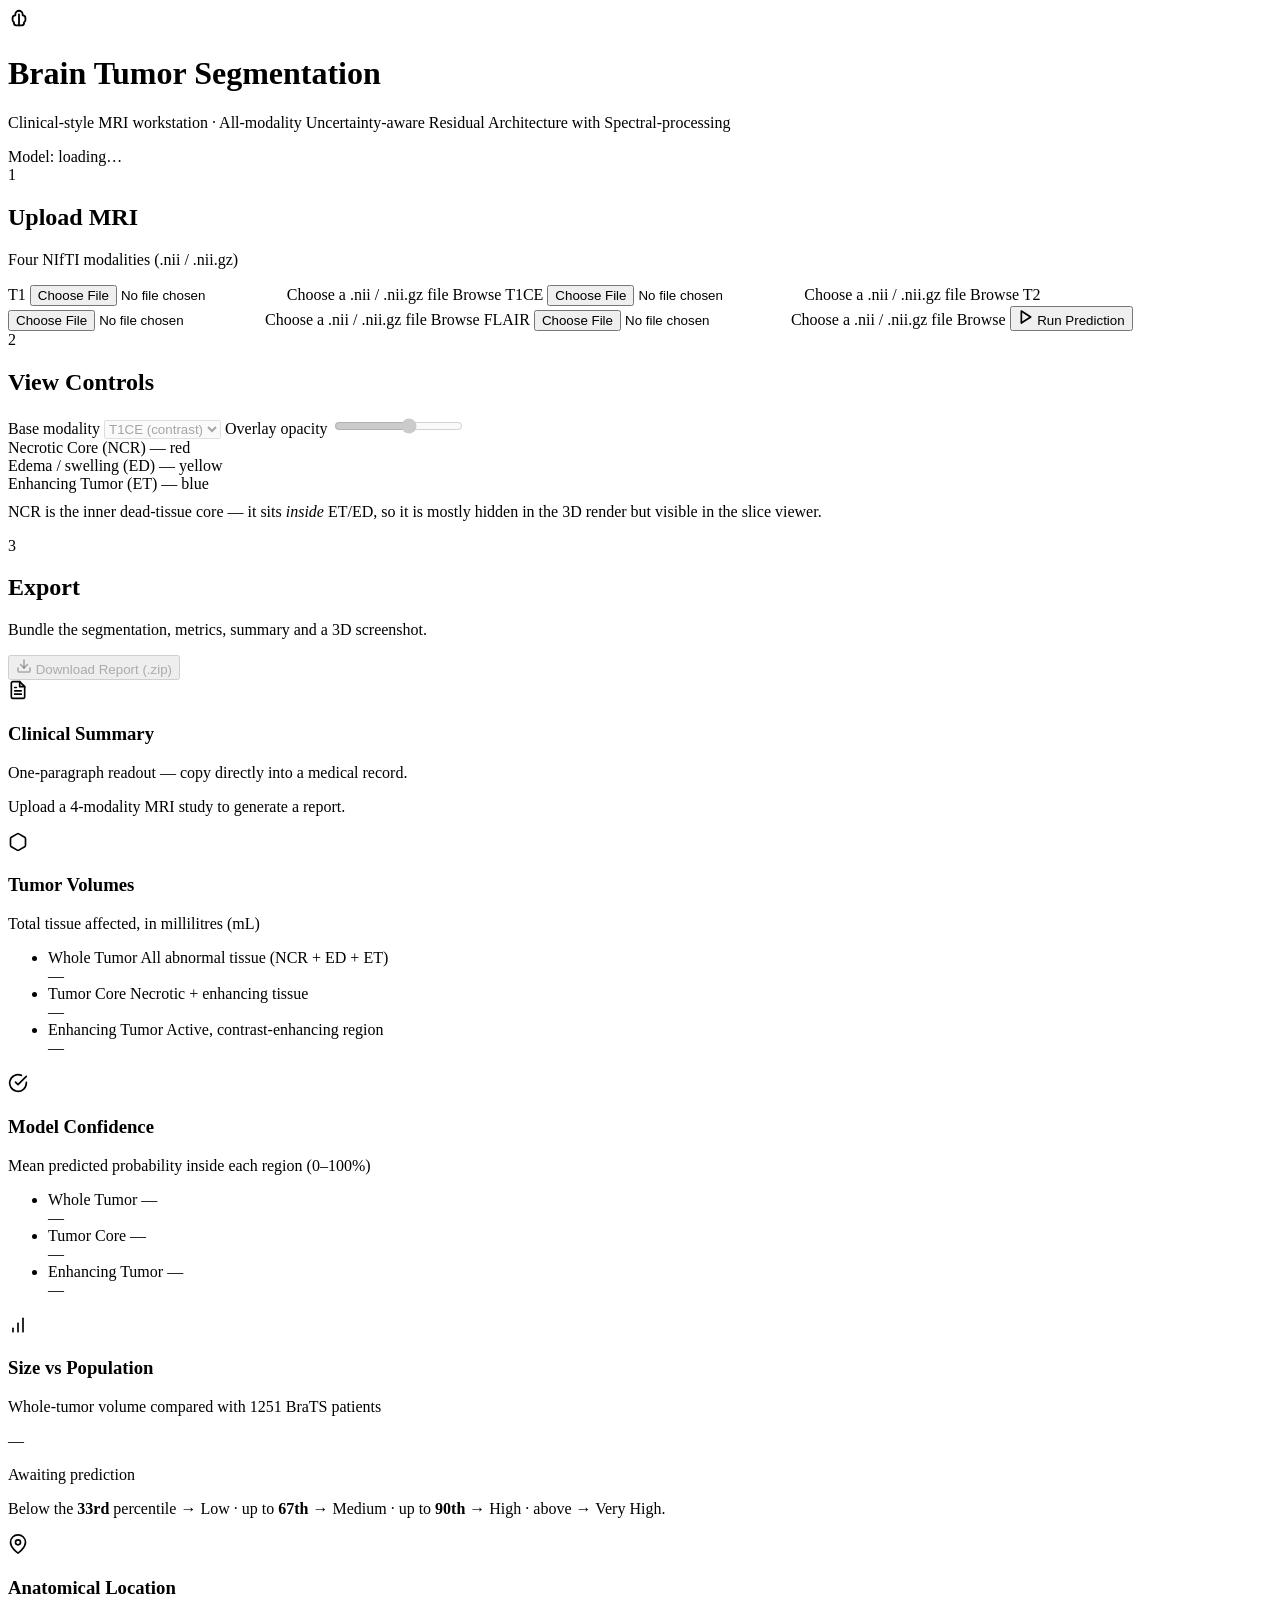
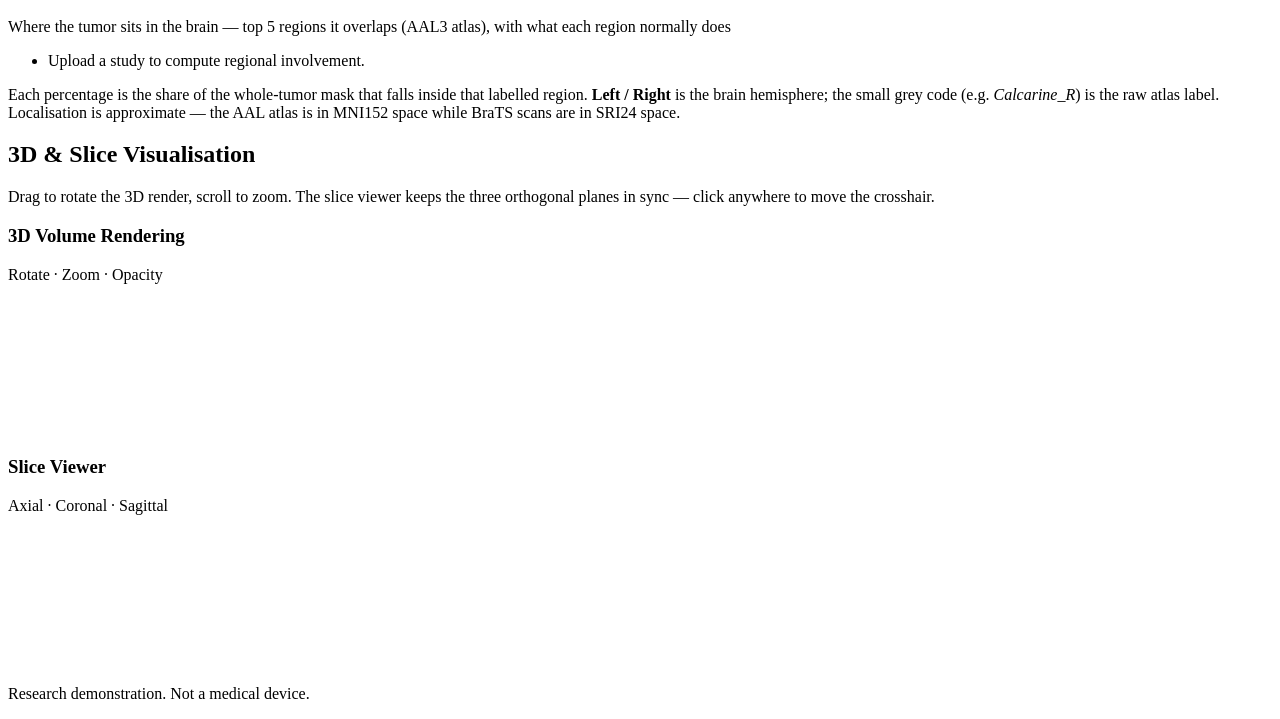
==== web/static/index.html @ b3e0d7ab "update" ====
<!DOCTYPE html>
<html lang="en">
<head>
<meta charset="utf-8" />
<title>Brain Tumor Segmentation Workstation</title>
<meta name="viewport" content="width=device-width, initial-scale=1" />
<link rel="preconnect" href="https://fonts.googleapis.com">
<link rel="preconnect" href="https://fonts.gstatic.com" crossorigin>
<link href="https://fonts.googleapis.com/css2?family=Inter:wght@400;500;600;700&family=JetBrains+Mono:wght@500&display=swap" rel="stylesheet">
<link rel="stylesheet" href="/static/styles.css" />
<script type="module" src="/static/app.js"></script>
</head>
<body>
<header class="topbar">
  <div class="brand">
    <div class="brand-logo" aria-hidden="true">
      <svg viewBox="0 0 24 24" width="22" height="22" fill="none" stroke="currentColor" stroke-width="2" stroke-linecap="round" stroke-linejoin="round">
        <path d="M12 3a4 4 0 0 0-4 4v1a3 3 0 0 0-3 3v2a3 3 0 0 0 1.5 2.6A3 3 0 0 0 9 19h6a3 3 0 0 0 2.5-3.4A3 3 0 0 0 19 13v-2a3 3 0 0 0-3-3V7a4 4 0 0 0-4-4z"/>
        <path d="M12 7v12"/>
      </svg>
    </div>
    <div class="brand-text">
      <h1>Brain Tumor Segmentation</h1>
      <p>Clinical-style MRI workstation · All-modality Uncertainty-aware Residual Architecture with Spectral-processing</p>
    </div>
  </div>
  <div class="model-badge" id="model-badge">Model: loading…</div>
</header>

<main class="layout">
  <aside class="sidebar">
    <section class="panel">
      <div class="panel-header">
        <span class="panel-num">1</span>
        <h2>Upload MRI</h2>
      </div>
      <p class="panel-hint">Four NIfTI modalities (.nii / .nii.gz)</p>
      <form id="upload-form">
        <label class="file-row">
          <span class="file-label">T1</span>
          <input type="file" name="t1" accept=".nii,.nii.gz" required />
          <span class="file-name">Choose a .nii / .nii.gz file</span>
          <span class="file-btn">Browse</span>
        </label>
        <label class="file-row">
          <span class="file-label">T1CE</span>
          <input type="file" name="t1ce" accept=".nii,.nii.gz" required />
          <span class="file-name">Choose a .nii / .nii.gz file</span>
          <span class="file-btn">Browse</span>
        </label>
        <label class="file-row">
          <span class="file-label">T2</span>
          <input type="file" name="t2" accept=".nii,.nii.gz" required />
          <span class="file-name">Choose a .nii / .nii.gz file</span>
          <span class="file-btn">Browse</span>
        </label>
        <label class="file-row">
          <span class="file-label">FLAIR</span>
          <input type="file" name="flair" accept=".nii,.nii.gz" required />
          <span class="file-name">Choose a .nii / .nii.gz file</span>
          <span class="file-btn">Browse</span>
        </label>
        <button type="submit" id="predict-btn" class="btn-primary">
          <svg viewBox="0 0 24 24" width="16" height="16" fill="none" stroke="currentColor" stroke-width="2.5" stroke-linecap="round" stroke-linejoin="round"><polygon points="5 3 19 12 5 21 5 3"/></svg>
          Run Prediction
        </button>
      </form>
      <div id="status" class="status"></div>
    </section>

    <section class="panel">
      <div class="panel-header">
        <span class="panel-num">2</span>
        <h2>View Controls</h2>
      </div>
      <label class="control">
        <span class="control-label">Base modality</span>
        <select id="modality-select" disabled>
          <option value="t1ce">T1CE (contrast)</option>
          <option value="t1">T1</option>
          <option value="t2">T2</option>
          <option value="flair">FLAIR</option>
        </select>
      </label>
      <label class="control">
        <span class="control-label">Overlay opacity</span>
        <input type="range" id="opacity" min="0" max="100" value="60" disabled />
      </label>
      <div class="legend">
        <div class="legend-item"><span class="sw ncr"></span><span>Necrotic Core (NCR) — red</span></div>
        <div class="legend-item"><span class="sw ed"></span><span>Edema / swelling (ED) — yellow</span></div>
        <div class="legend-item"><span class="sw et"></span><span>Enhancing Tumor (ET) — blue</span></div>
      </div>
      <p class="panel-hint" style="margin-top:10px">NCR is the inner dead-tissue core — it sits <em>inside</em> ET/ED, so it is mostly hidden in the 3D render but visible in the slice viewer.</p>
    </section>

    <section class="panel">
      <div class="panel-header">
        <span class="panel-num">3</span>
        <h2>Export</h2>
      </div>
      <p class="panel-hint">Bundle the segmentation, metrics, summary and a 3D screenshot.</p>
      <button id="download-btn" class="btn-secondary" disabled>
        <svg viewBox="0 0 24 24" width="16" height="16" fill="none" stroke="currentColor" stroke-width="2.5" stroke-linecap="round" stroke-linejoin="round"><path d="M21 15v4a2 2 0 0 1-2 2H5a2 2 0 0 1-2-2v-4"/><polyline points="7 10 12 15 17 10"/><line x1="12" y1="15" x2="12" y2="3"/></svg>
        Download Report (.zip)
      </button>
    </section>
  </aside>

  <section class="content">

    <!-- Summary first — judge-facing copy -->
    <div class="card card-summary">
      <div class="card-head-row">
        <div class="card-icon" style="--icon-bg:#eef6ff;--icon-fg:#2563eb">
          <svg viewBox="0 0 24 24" width="20" height="20" fill="none" stroke="currentColor" stroke-width="2" stroke-linecap="round" stroke-linejoin="round"><path d="M14 2H6a2 2 0 0 0-2 2v16a2 2 0 0 0 2 2h12a2 2 0 0 0 2-2V8z"/><polyline points="14 2 14 8 20 8"/><line x1="16" y1="13" x2="8" y2="13"/><line x1="16" y1="17" x2="8" y2="17"/><polyline points="10 9 9 9 8 9"/></svg>
        </div>
        <div>
          <h3>Clinical Summary</h3>
          <p class="card-sub">One-paragraph readout — copy directly into a medical record.</p>
        </div>
      </div>
      <p id="summary-text" class="summary-body muted">Upload a 4-modality MRI study to generate a report.</p>
    </div>

    <!-- Metrics grid -->
    <div class="metrics-grid">

      <!-- Volumes -->
      <div class="card">
        <div class="card-head-row">
          <div class="card-icon" style="--icon-bg:#eef6ff;--icon-fg:#2563eb">
            <svg viewBox="0 0 24 24" width="20" height="20" fill="none" stroke="currentColor" stroke-width="2" stroke-linecap="round" stroke-linejoin="round"><path d="M21 16V8a2 2 0 0 0-1-1.73l-7-4a2 2 0 0 0-2 0l-7 4A2 2 0 0 0 3 8v8a2 2 0 0 0 1 1.73l7 4a2 2 0 0 0 2 0l7-4A2 2 0 0 0 21 16z"/></svg>
          </div>
          <div>
            <h3>Tumor Volumes</h3>
            <p class="card-sub">Total tissue affected, in millilitres (mL)</p>
          </div>
        </div>
        <ul class="metric-list">
          <li>
            <div class="metric-text">
              <span class="metric-name">Whole Tumor</span>
              <span class="metric-desc">All abnormal tissue (NCR + ED + ET)</span>
            </div>
            <span class="metric-value" id="vol-wt">—</span>
          </li>
          <li>
            <div class="metric-text">
              <span class="metric-name">Tumor Core</span>
              <span class="metric-desc">Necrotic + enhancing tissue</span>
            </div>
            <span class="metric-value" id="vol-tc">—</span>
          </li>
          <li>
            <div class="metric-text">
              <span class="metric-name">Enhancing Tumor</span>
              <span class="metric-desc">Active, contrast-enhancing region</span>
            </div>
            <span class="metric-value" id="vol-et">—</span>
          </li>
        </ul>
      </div>

      <!-- Confidence -->
      <div class="card">
        <div class="card-head-row">
          <div class="card-icon" style="--icon-bg:#eefcf3;--icon-fg:#16a34a">
            <svg viewBox="0 0 24 24" width="20" height="20" fill="none" stroke="currentColor" stroke-width="2" stroke-linecap="round" stroke-linejoin="round"><path d="M22 11.08V12a10 10 0 1 1-5.93-9.14"/><polyline points="22 4 12 14.01 9 11.01"/></svg>
          </div>
          <div>
            <h3>Model Confidence</h3>
            <p class="card-sub">Mean predicted probability inside each region (0–100%)</p>
          </div>
        </div>
        <ul class="metric-list">
          <li>
            <div class="metric-text">
              <span class="metric-name">Whole Tumor</span>
              <span class="metric-desc" id="conf-wt-desc">—</span>
            </div>
            <span class="metric-value" id="conf-wt">—</span>
          </li>
          <li>
            <div class="metric-text">
              <span class="metric-name">Tumor Core</span>
              <span class="metric-desc" id="conf-tc-desc">—</span>
            </div>
            <span class="metric-value" id="conf-tc">—</span>
          </li>
          <li>
            <div class="metric-text">
              <span class="metric-name">Enhancing Tumor</span>
              <span class="metric-desc" id="conf-et-desc">—</span>
            </div>
            <span class="metric-value" id="conf-et">—</span>
          </li>
        </ul>
        <p id="conf-flag" class="flag"></p>
      </div>

      <!-- Risk vs population -->
      <div class="card">
        <div class="card-head-row">
          <div class="card-icon" style="--icon-bg:#fef3ef;--icon-fg:#ea580c">
            <svg viewBox="0 0 24 24" width="20" height="20" fill="none" stroke="currentColor" stroke-width="2" stroke-linecap="round" stroke-linejoin="round"><line x1="12" y1="20" x2="12" y2="10"/><line x1="18" y1="20" x2="18" y2="4"/><line x1="6" y1="20" x2="6" y2="16"/></svg>
          </div>
          <div>
            <h3>Size vs Population</h3>
            <p class="card-sub">Whole-tumor volume compared with 1251 BraTS patients</p>
          </div>
        </div>
        <div class="risk-area">
          <span class="risk-badge" id="risk-badge">—</span>
          <p class="risk-pct" id="risk-pct">Awaiting prediction</p>
        </div>
        <p class="card-explain">
          Below the <strong>33rd</strong> percentile → Low · up to <strong>67th</strong> → Medium · up to <strong>90th</strong> → High · above → Very High.
        </p>
      </div>

    </div>

    <!-- Anatomy — full width with plain-language descriptions -->
    <div class="card card-anatomy">
      <div class="card-head-row">
        <div class="card-icon" style="--icon-bg:#f4ecff;--icon-fg:#7c3aed">
          <svg viewBox="0 0 24 24" width="20" height="20" fill="none" stroke="currentColor" stroke-width="2" stroke-linecap="round" stroke-linejoin="round"><path d="M21 10c0 7-9 13-9 13s-9-6-9-13a9 9 0 0 1 18 0z"/><circle cx="12" cy="10" r="3"/></svg>
        </div>
        <div>
          <h3>Anatomical Location</h3>
          <p class="card-sub">Where the tumor sits in the brain — top 5 regions it overlaps (AAL3 atlas), with what each region normally does</p>
        </div>
      </div>
      <ul id="anatomy-list" class="anatomy-list">
        <li class="muted">Upload a study to compute regional involvement.</li>
      </ul>
      <p class="card-explain">
        Each percentage is the share of the whole-tumor mask that falls inside that labelled region. <strong>Left / Right</strong> is the brain hemisphere; the small grey code (e.g. <em>Calcarine_R</em>) is the raw atlas label. Localisation is approximate — the AAL atlas is in MNI152 space while BraTS scans are in SRI24 space.
      </p>
    </div>

    <!-- Viewers below -->
    <div class="viewers-section">
      <div class="section-head">
        <h2>3D &amp; Slice Visualisation</h2>
        <p>Drag to rotate the 3D render, scroll to zoom. The slice viewer keeps the three orthogonal planes in sync — click anywhere to move the crosshair.</p>
      </div>
      <div class="viewers">
        <div class="viewer-card">
          <div class="viewer-head">
            <h3>3D Volume Rendering</h3>
            <span class="viewer-tag">Rotate · Zoom · Opacity</span>
          </div>
          <canvas id="nv3d-canvas"></canvas>
        </div>
        <div class="viewer-card">
          <div class="viewer-head">
            <h3>Slice Viewer</h3>
            <span class="viewer-tag">Axial · Coronal · Sagittal</span>
          </div>
          <canvas id="nvmpr-canvas"></canvas>
        </div>
      </div>
    </div>

    <footer class="pagefoot">
      <p>Research demonstration. Not a medical device.</p>
    </footer>
  </section>
</main>
</body>
</html>
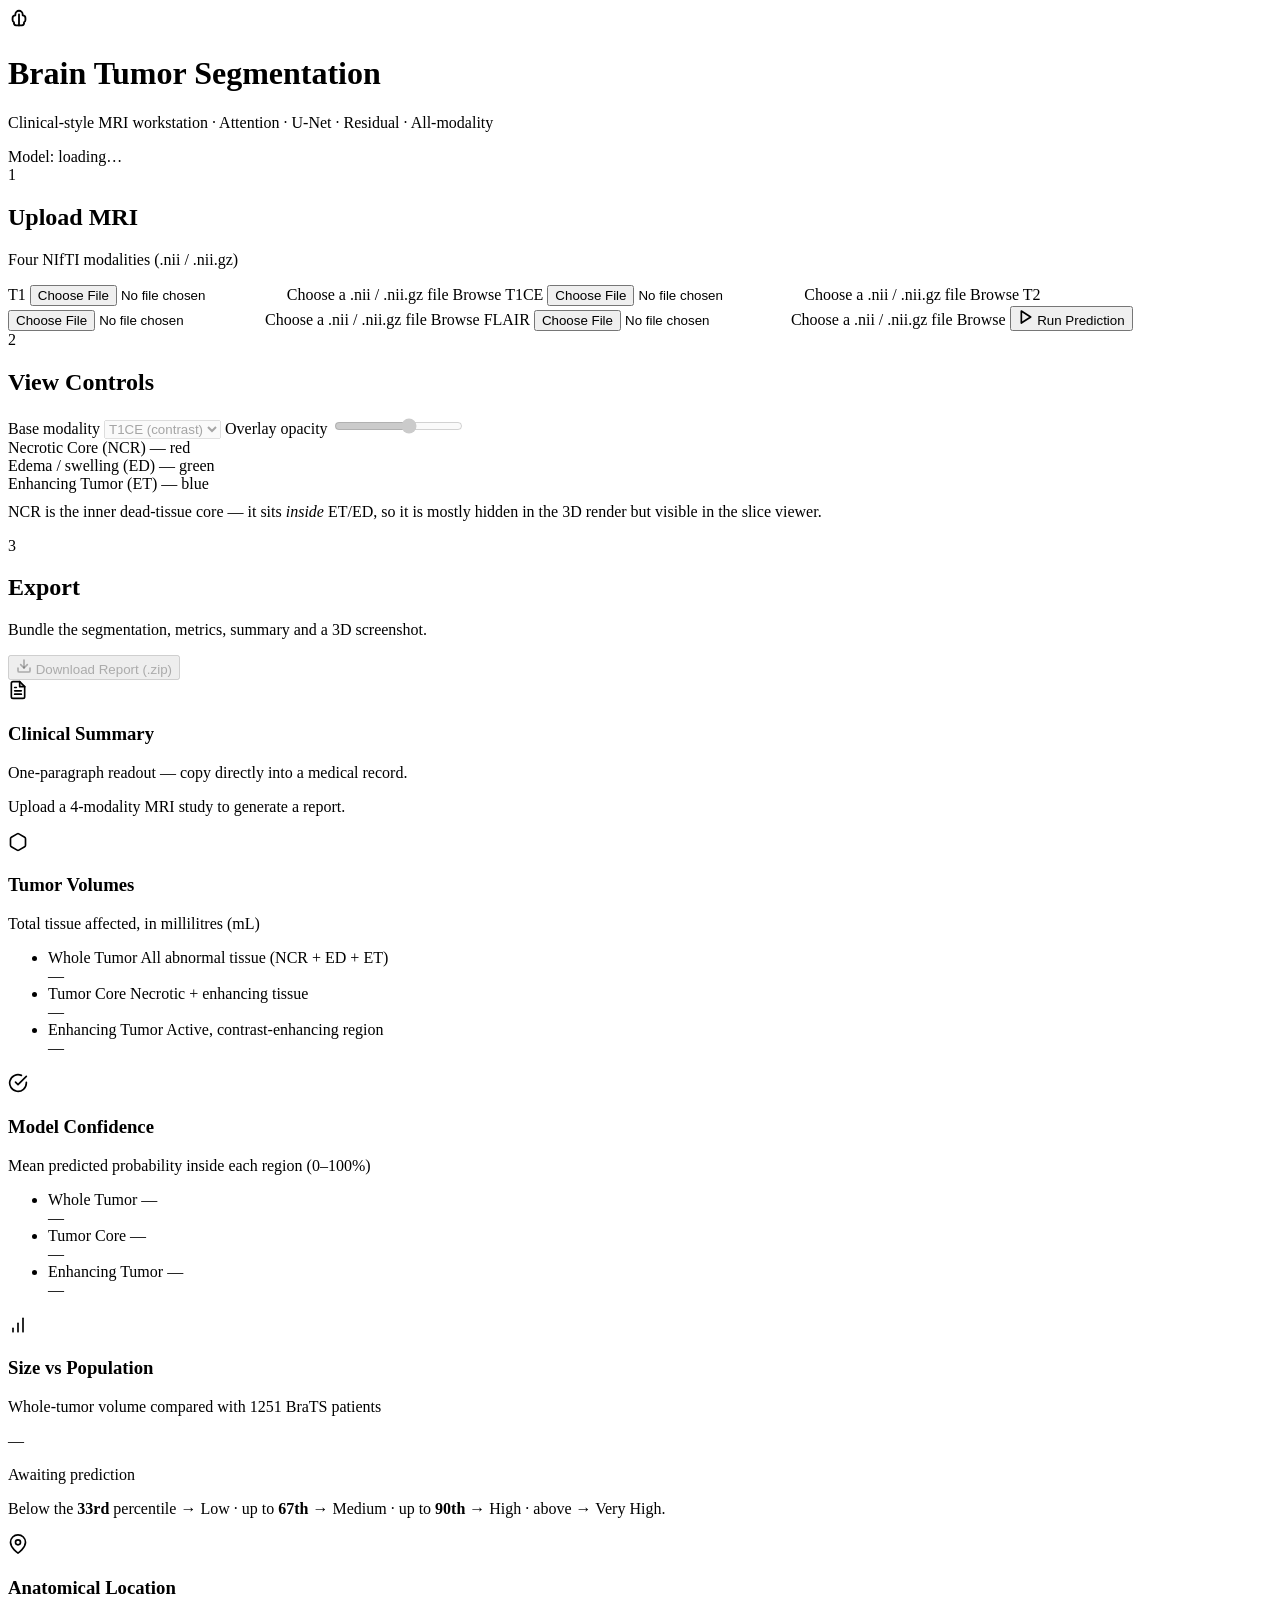
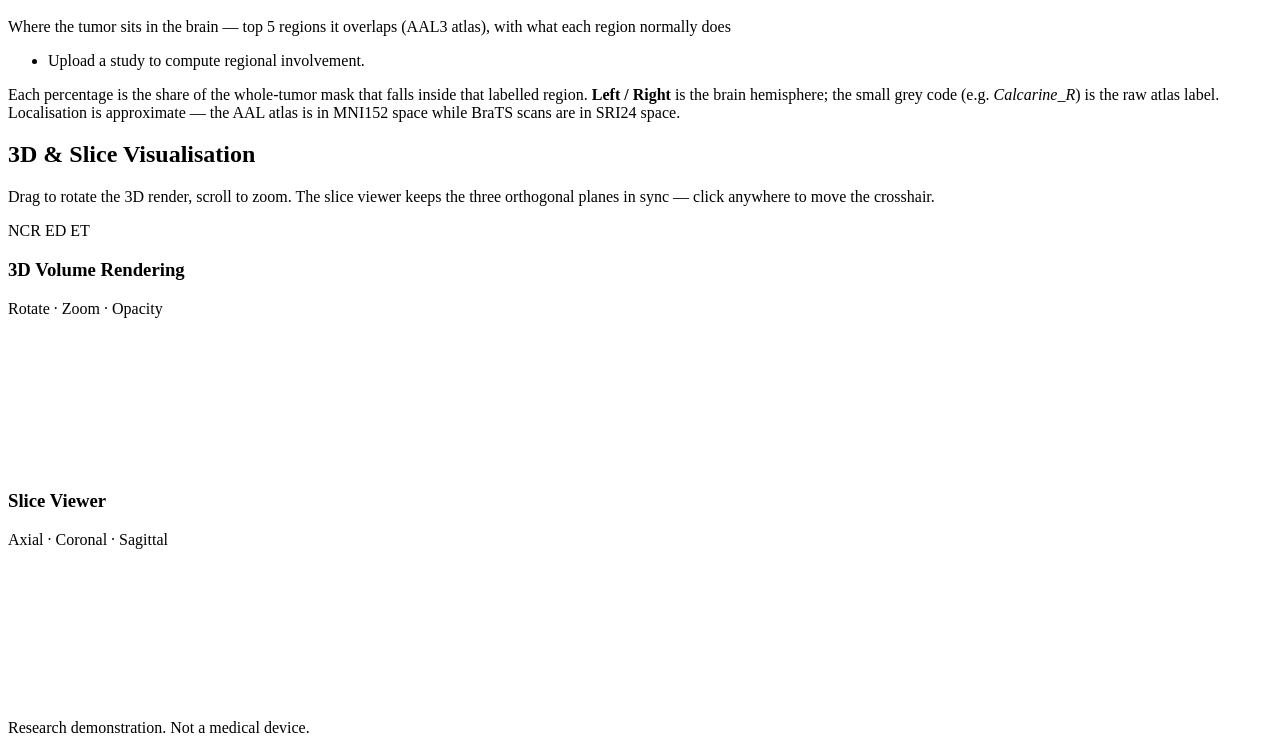
==== commit f3a590d9: "update" ====
--- a/web/static/index.html
+++ b/web/static/index.html
@@ -21,7 +21,7 @@
     </div>
     <div class="brand-text">
       <h1>Brain Tumor Segmentation</h1>
-      <p>Clinical-style MRI workstation · All-modality Uncertainty-aware Residual Architecture with Spectral-processing</p>
+      <p>Clinical-style MRI workstation · Attention · U-Net · Residual · All-modality</p>
     </div>
   </div>
   <div class="model-badge" id="model-badge">Model: loading…</div>
@@ -88,7 +88,7 @@
       </label>
       <div class="legend">
         <div class="legend-item"><span class="sw ncr"></span><span>Necrotic Core (NCR) — red</span></div>
-        <div class="legend-item"><span class="sw ed"></span><span>Edema / swelling (ED) — yellow</span></div>
+        <div class="legend-item"><span class="sw ed"></span><span>Edema / swelling (ED) — green</span></div>
         <div class="legend-item"><span class="sw et"></span><span>Enhancing Tumor (ET) — blue</span></div>
       </div>
       <p class="panel-hint" style="margin-top:10px">NCR is the inner dead-tissue core — it sits <em>inside</em> ET/ED, so it is mostly hidden in the 3D render but visible in the slice viewer.</p>
@@ -245,6 +245,11 @@
       <div class="section-head">
         <h2>3D &amp; Slice Visualisation</h2>
         <p>Drag to rotate the 3D render, scroll to zoom. The slice viewer keeps the three orthogonal planes in sync — click anywhere to move the crosshair.</p>
+        <div class="viewer-legend">
+          <span class="vl-item"><span class="vl-sw ncr"></span>NCR</span>
+          <span class="vl-item"><span class="vl-sw ed"></span>ED</span>
+          <span class="vl-item"><span class="vl-sw et"></span>ET</span>
+        </div>
       </div>
       <div class="viewers">
         <div class="viewer-card">
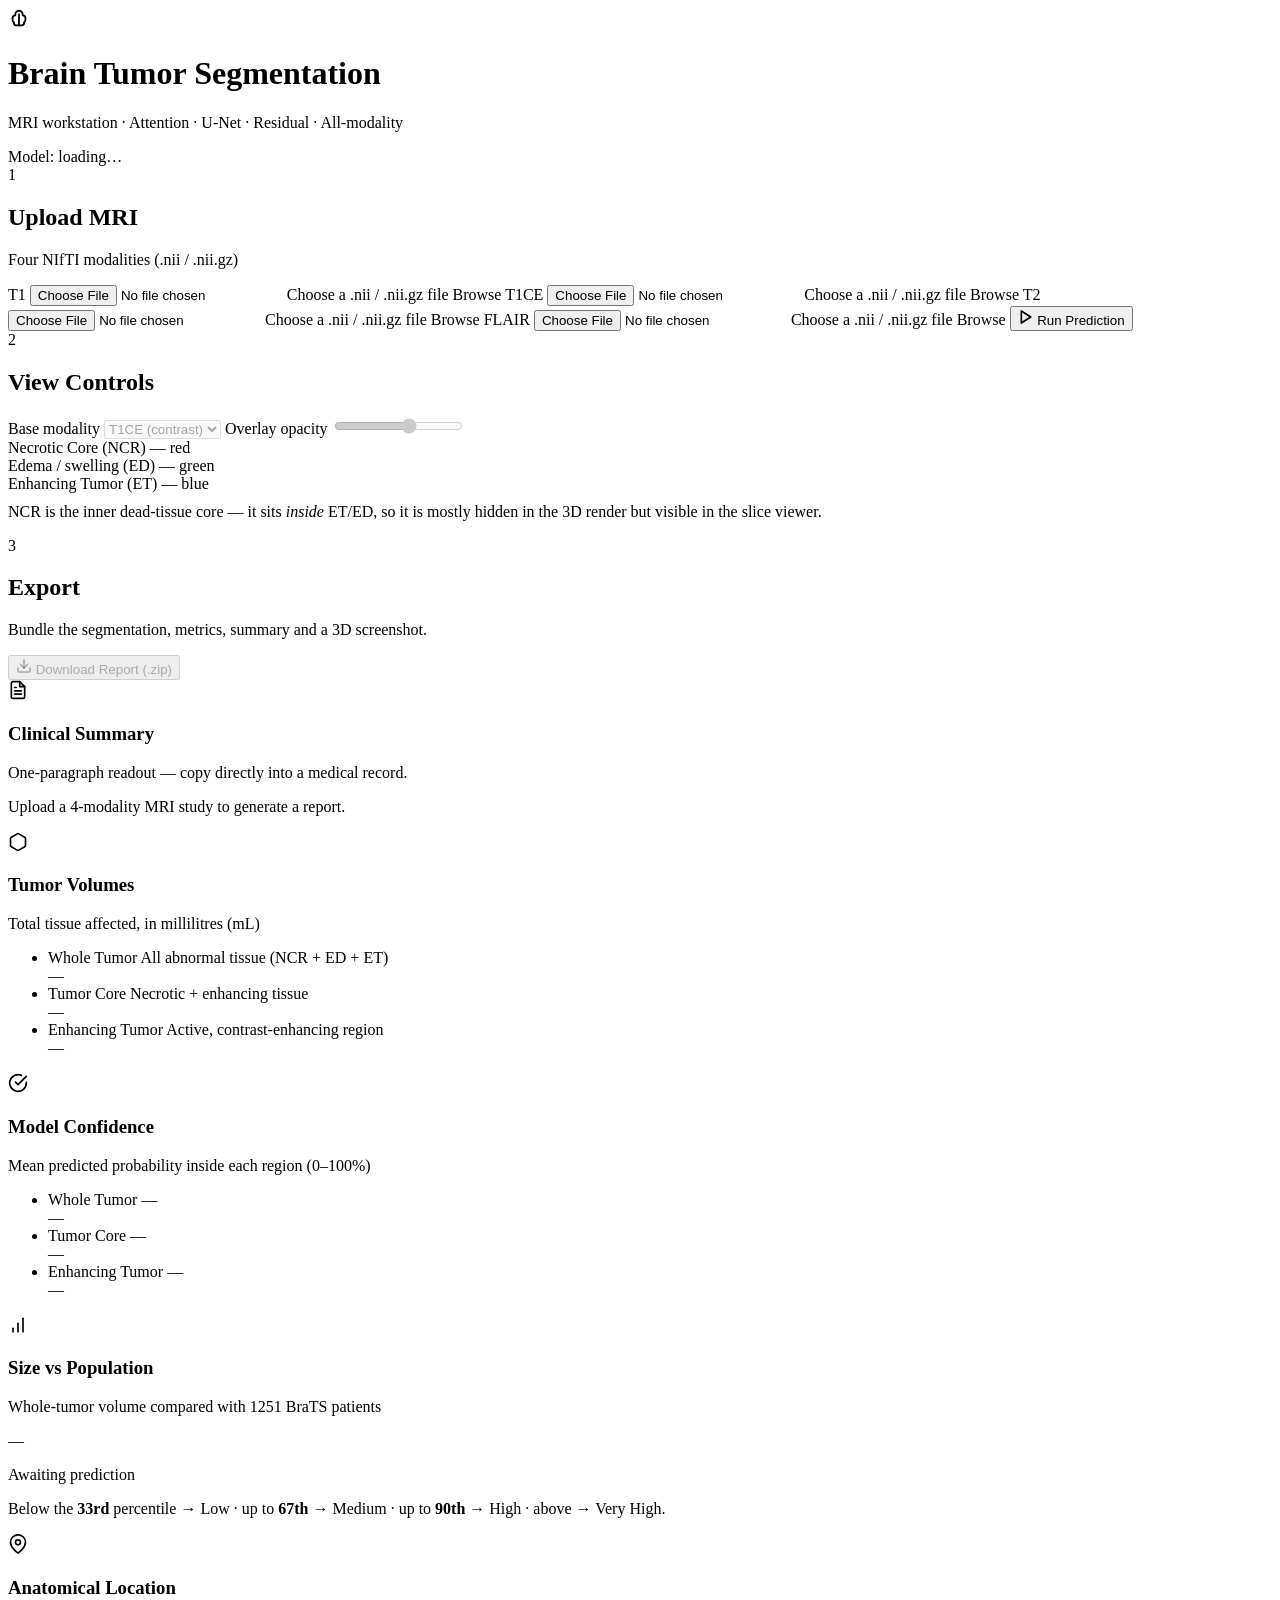
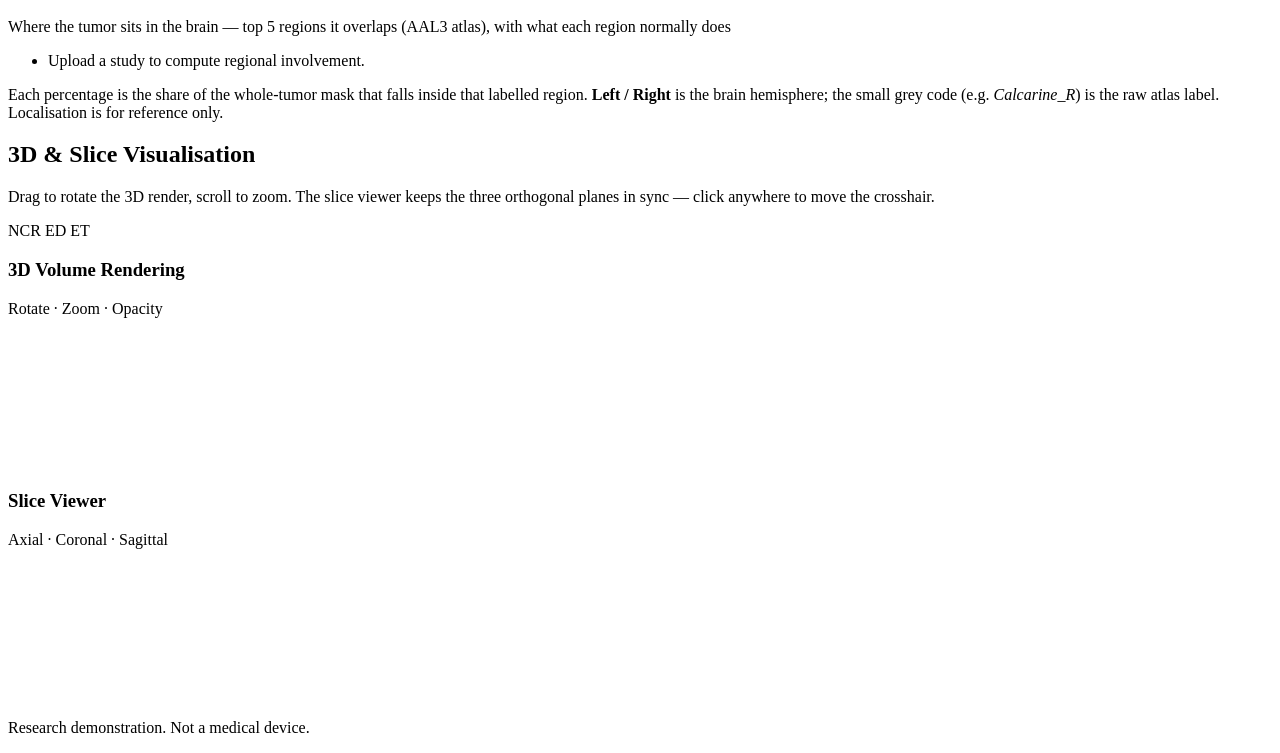
==== commit 3d7fad1f: "update" ====
--- a/web/static/index.html
+++ b/web/static/index.html
@@ -21,7 +21,7 @@
     </div>
     <div class="brand-text">
       <h1>Brain Tumor Segmentation</h1>
-      <p>Clinical-style MRI workstation · Attention · U-Net · Residual · All-modality</p>
+      <p>MRI workstation · Attention · U-Net · Residual · All-modality</p>
     </div>
   </div>
   <div class="model-badge" id="model-badge">Model: loading…</div>
@@ -236,7 +236,7 @@
         <li class="muted">Upload a study to compute regional involvement.</li>
       </ul>
       <p class="card-explain">
-        Each percentage is the share of the whole-tumor mask that falls inside that labelled region. <strong>Left / Right</strong> is the brain hemisphere; the small grey code (e.g. <em>Calcarine_R</em>) is the raw atlas label. Localisation is approximate — the AAL atlas is in MNI152 space while BraTS scans are in SRI24 space.
+        Each percentage is the share of the whole-tumor mask that falls inside that labelled region. <strong>Left / Right</strong> is the brain hemisphere; the small grey code (e.g. <em>Calcarine_R</em>) is the raw atlas label. Localisation is for reference only.
       </p>
     </div>
 
@@ -267,6 +267,25 @@
           <canvas id="nvmpr-canvas"></canvas>
         </div>
       </div>
+
+      <!-- Uncertainty map — hidden until MC-Dropout finishes -->
+      <div id="uncertainty-section" class="uncertainty-section" style="display:none">
+        <div class="unc-header">
+          <div>
+            <h3 style="font-size:18px;font-weight:700">Predictive Uncertainty</h3>
+            <p class="panel-hint" style="margin:3px 0 0">MC Dropout (T=10) — predictive entropy per voxel. Bright = high uncertainty. Scroll to change slice.</p>
+          </div>
+          <span id="uncertainty-badge" class="unc-badge computing">Computing…</span>
+        </div>
+        <div class="viewer-card" style="margin-top:0">
+          <canvas id="nvunc-canvas"></canvas>
+          <div class="unc-colorbar">
+            <span class="unc-cb-label">Low</span>
+            <div class="unc-cb-gradient"></div>
+            <span class="unc-cb-label">High</span>
+          </div>
+        </div>
+      </div>
     </div>
 
     <footer class="pagefoot">
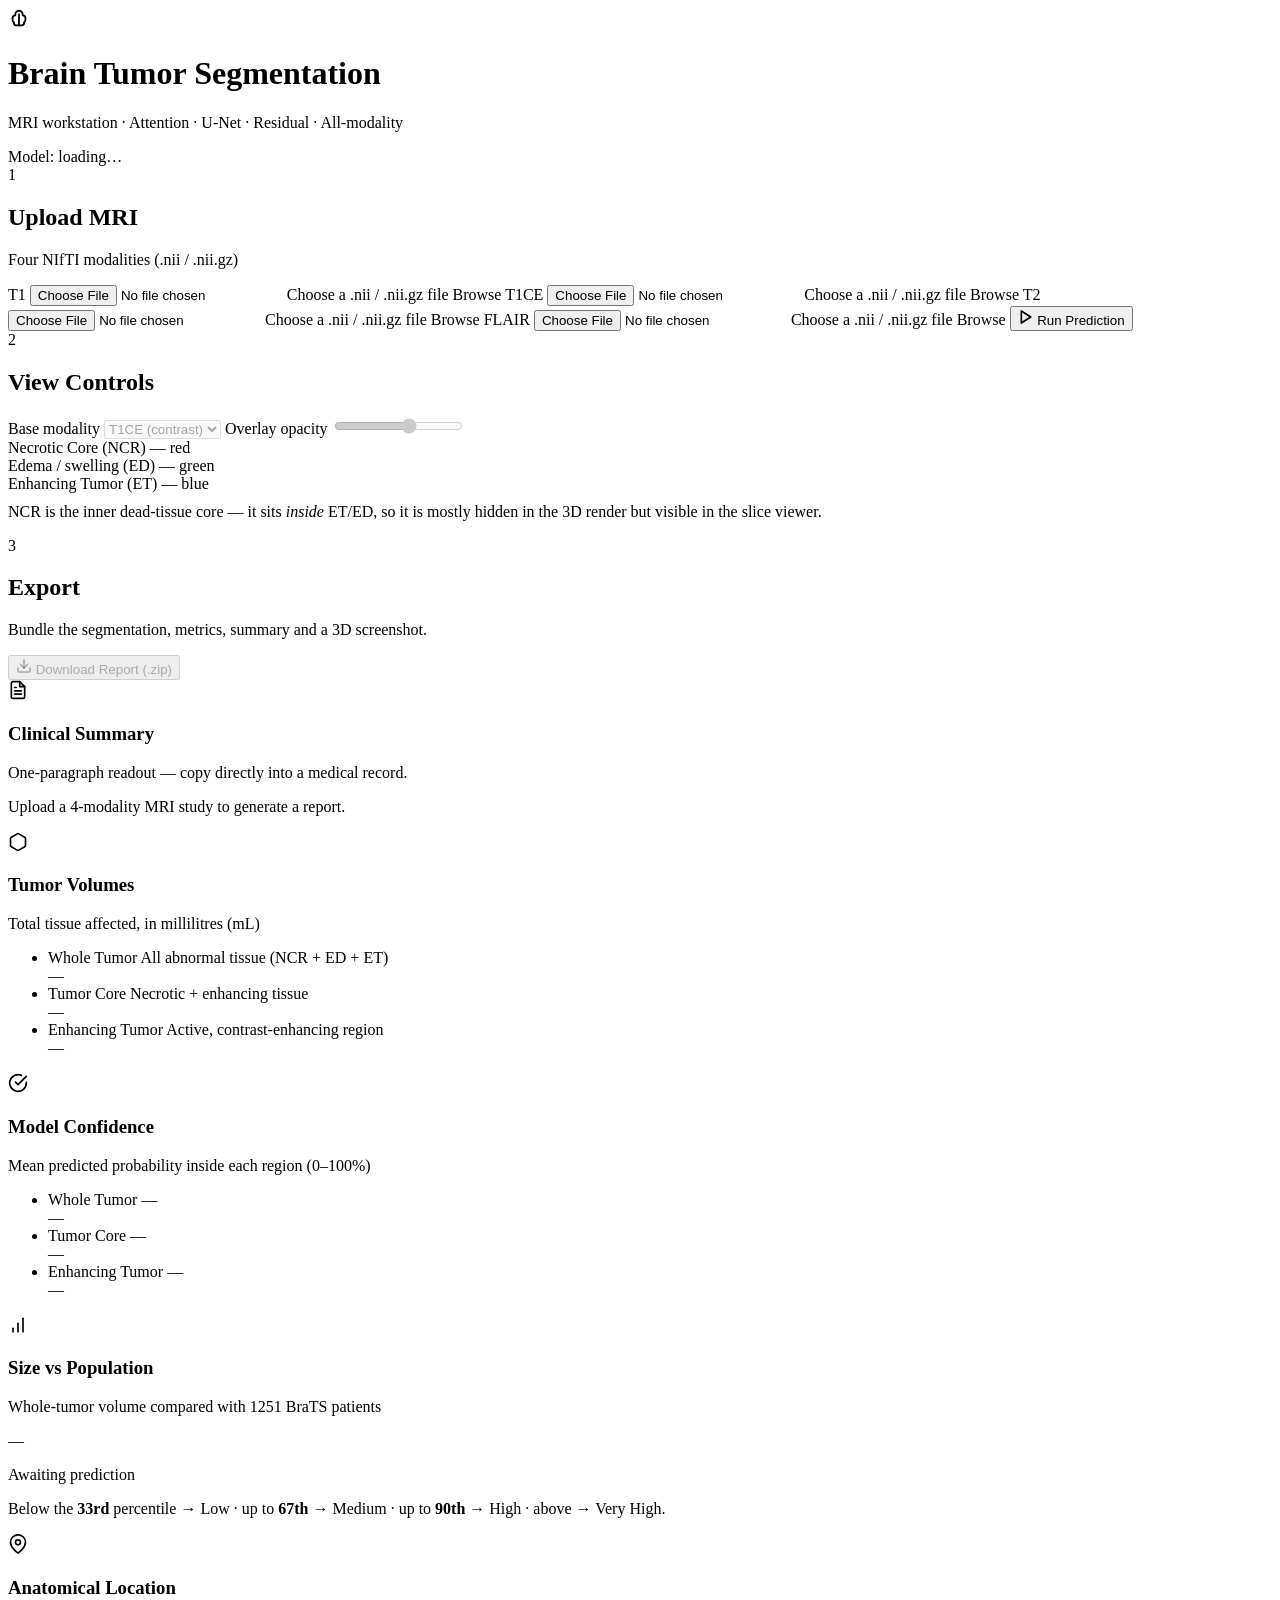
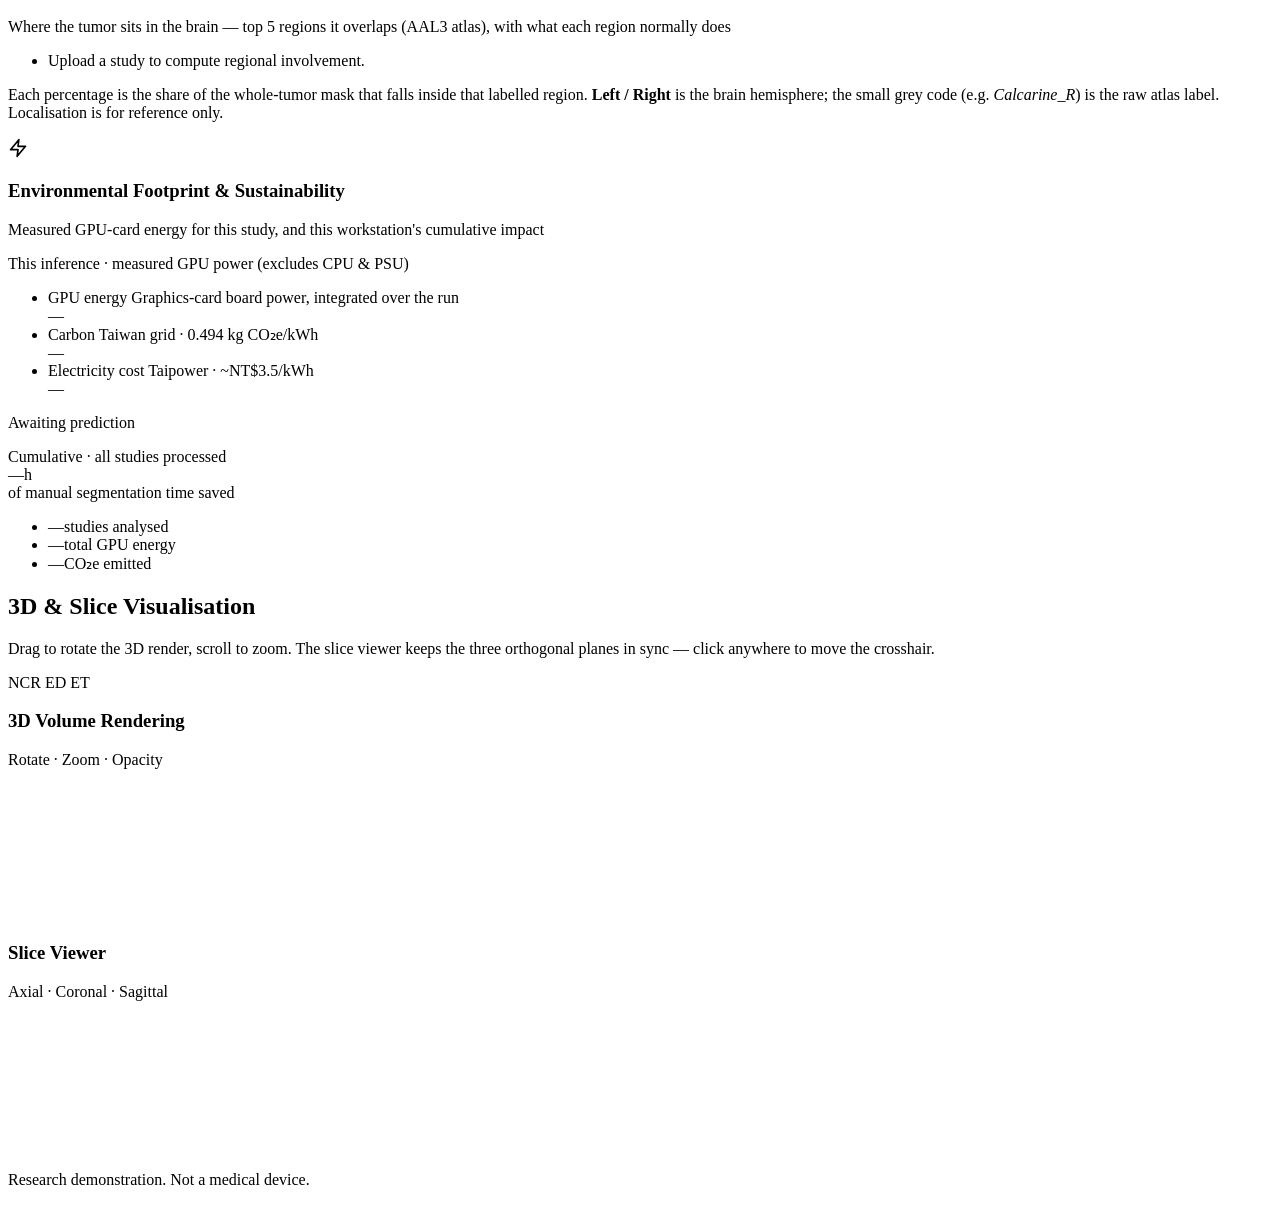
==== commit de456e2f: "update" ====
--- a/web/static/index.html
+++ b/web/static/index.html
@@ -105,6 +105,7 @@
         Download Report (.zip)
       </button>
     </section>
+
   </aside>
 
   <section class="content">
@@ -238,6 +239,62 @@
       <p class="card-explain">
         Each percentage is the share of the whole-tumor mask that falls inside that labelled region. <strong>Left / Right</strong> is the brain hemisphere; the small grey code (e.g. <em>Calcarine_R</em>) is the raw atlas label. Localisation is for reference only.
       </p>
+    </div>
+
+    <!-- Environmental footprint & sustainability — full width, combined -->
+    <div class="card card-eco">
+      <div class="card-head-row">
+        <div class="card-icon" style="--icon-bg:#ecfdf5;--icon-fg:#059669">
+          <svg viewBox="0 0 24 24" width="20" height="20" fill="none" stroke="currentColor" stroke-width="2" stroke-linecap="round" stroke-linejoin="round"><polygon points="13 2 3 14 12 14 11 22 21 10 12 10 13 2"/></svg>
+        </div>
+        <div>
+          <h3>Environmental Footprint &amp; Sustainability</h3>
+          <p class="card-sub">Measured GPU-card energy for this study, and this workstation's cumulative impact</p>
+        </div>
+      </div>
+      <div class="eco-split">
+        <div class="eco-col">
+          <div class="eco-col-head">This inference · measured GPU power (excludes CPU &amp; PSU)</div>
+          <ul class="metric-list">
+            <li>
+              <div class="metric-text">
+                <span class="metric-name">GPU energy</span>
+                <span class="metric-desc">Graphics-card board power, integrated over the run</span>
+              </div>
+              <span class="metric-value" id="en-energy">—</span>
+            </li>
+            <li>
+              <div class="metric-text">
+                <span class="metric-name">Carbon</span>
+                <span class="metric-desc">Taiwan grid · 0.494 kg CO₂e/kWh</span>
+              </div>
+              <span class="metric-value" id="en-co2">—</span>
+            </li>
+            <li>
+              <div class="metric-text">
+                <span class="metric-name">Electricity cost</span>
+                <span class="metric-desc">Taipower · ~NT$3.5/kWh</span>
+              </div>
+              <span class="metric-value" id="en-cost">—</span>
+            </li>
+          </ul>
+          <p id="en-method" class="card-explain">Awaiting prediction</p>
+          <p id="en-scale" class="flag eco"></p>
+        </div>
+        <div class="eco-col">
+          <div class="eco-col-head">Cumulative · all studies processed</div>
+          <div class="eco-hero">
+            <div class="eco-hero-num"><span id="stat-hours">—</span><span class="eco-hero-unit">h</span></div>
+            <div class="eco-hero-lbl">of manual segmentation time saved</div>
+          </div>
+          <ul class="eco-stats eco-stats-3">
+            <li><span class="eco-val" id="stat-count">—</span><span class="eco-lbl">studies analysed</span></li>
+            <li><span class="eco-val" id="stat-energy">—</span><span class="eco-lbl">total GPU energy</span></li>
+            <li><span class="eco-val" id="stat-co2">—</span><span class="eco-lbl">CO₂e emitted</span></li>
+          </ul>
+          <p id="stat-foot" class="panel-hint" style="margin-top:10px"></p>
+        </div>
+      </div>
     </div>
 
     <!-- Viewers below -->
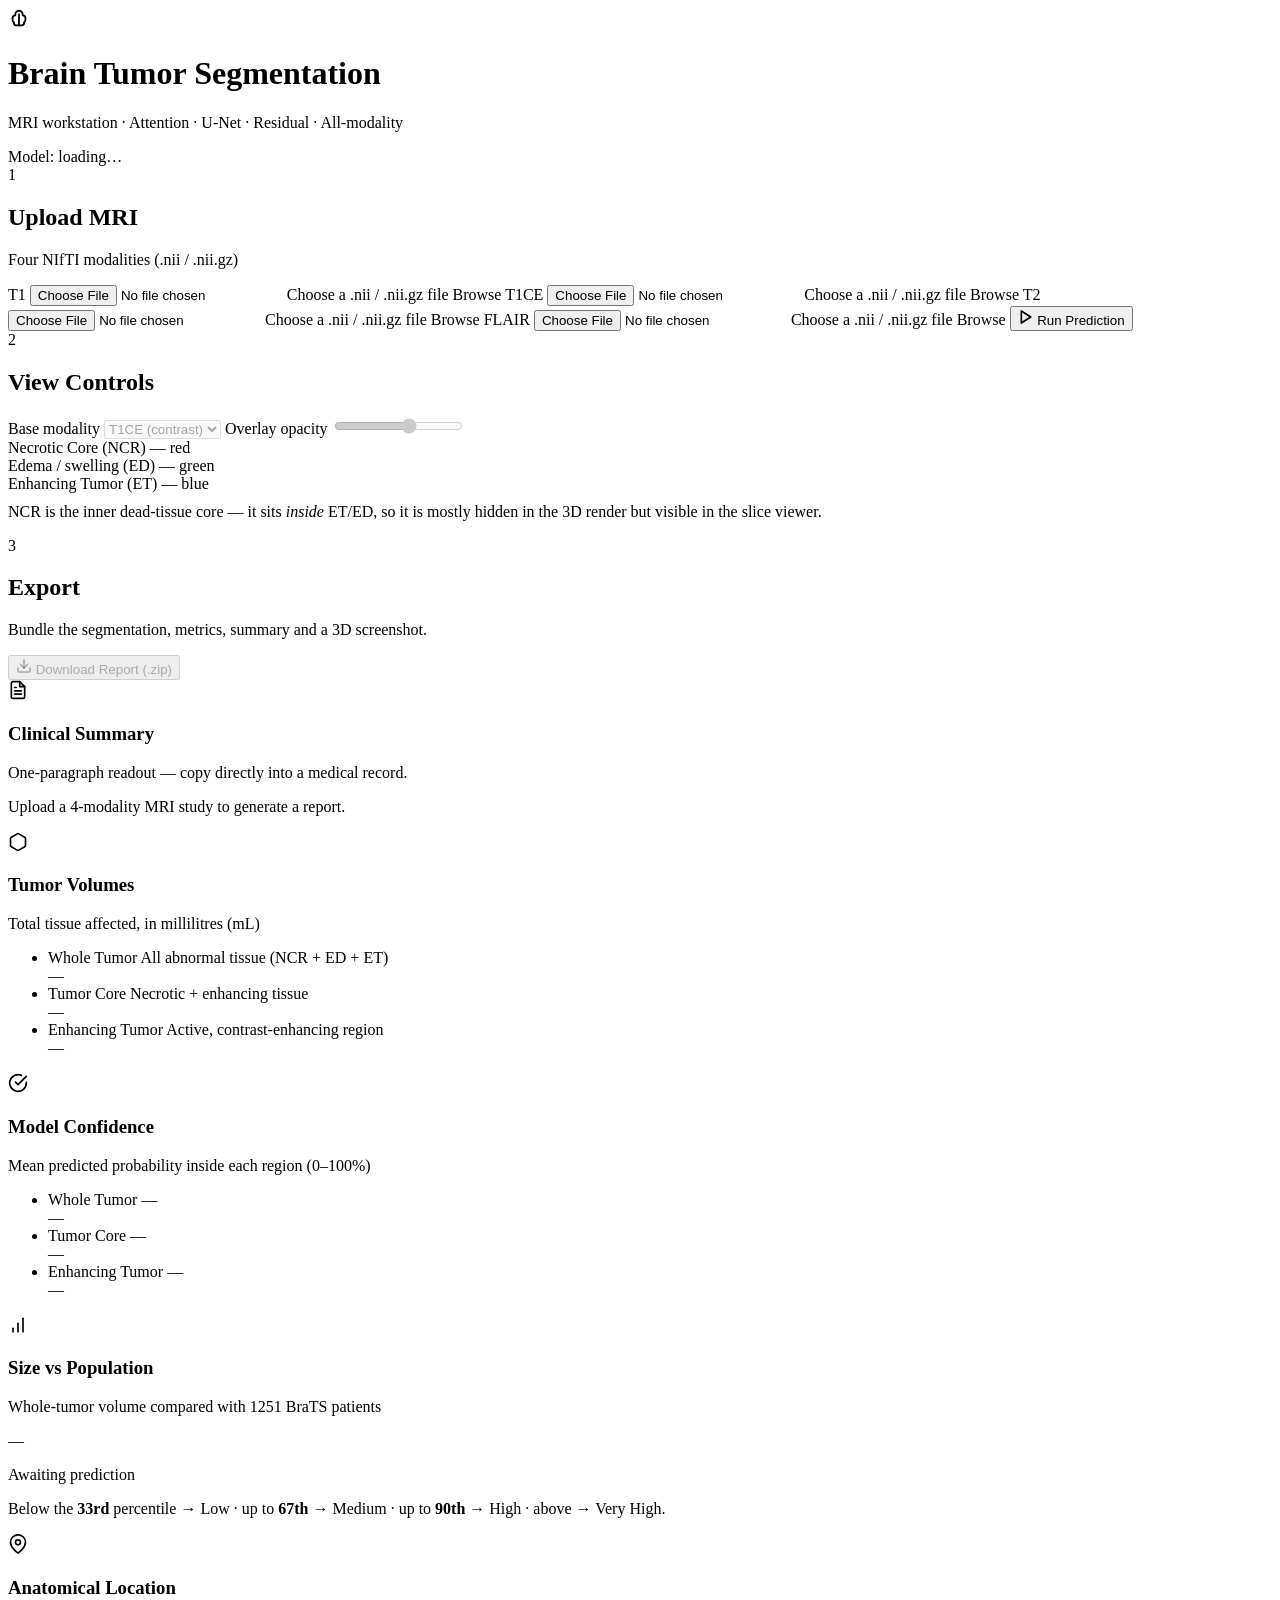
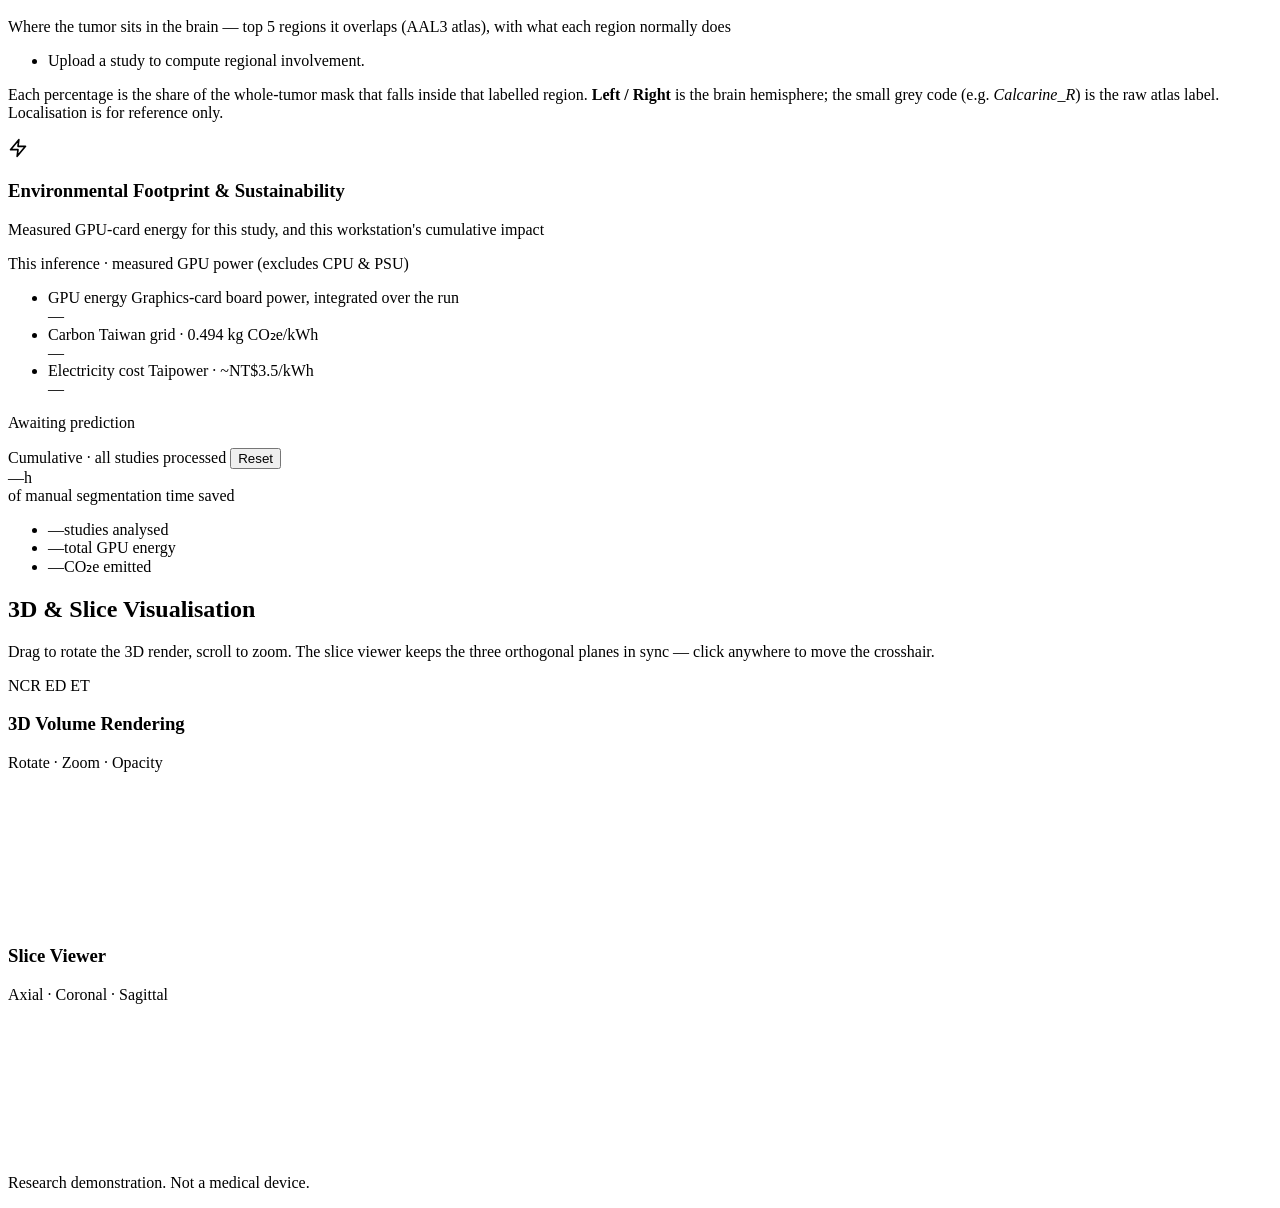
==== commit c0589054: "update" ====
--- a/web/static/index.html
+++ b/web/static/index.html
@@ -282,7 +282,10 @@
           <p id="en-scale" class="flag eco"></p>
         </div>
         <div class="eco-col">
-          <div class="eco-col-head">Cumulative · all studies processed</div>
+          <div class="eco-col-head eco-col-head-row">
+            <span>Cumulative · all studies processed</span>
+            <button type="button" id="reset-stats-btn" class="eco-reset-btn">Reset</button>
+          </div>
           <div class="eco-hero">
             <div class="eco-hero-num"><span id="stat-hours">—</span><span class="eco-hero-unit">h</span></div>
             <div class="eco-hero-lbl">of manual segmentation time saved</div>
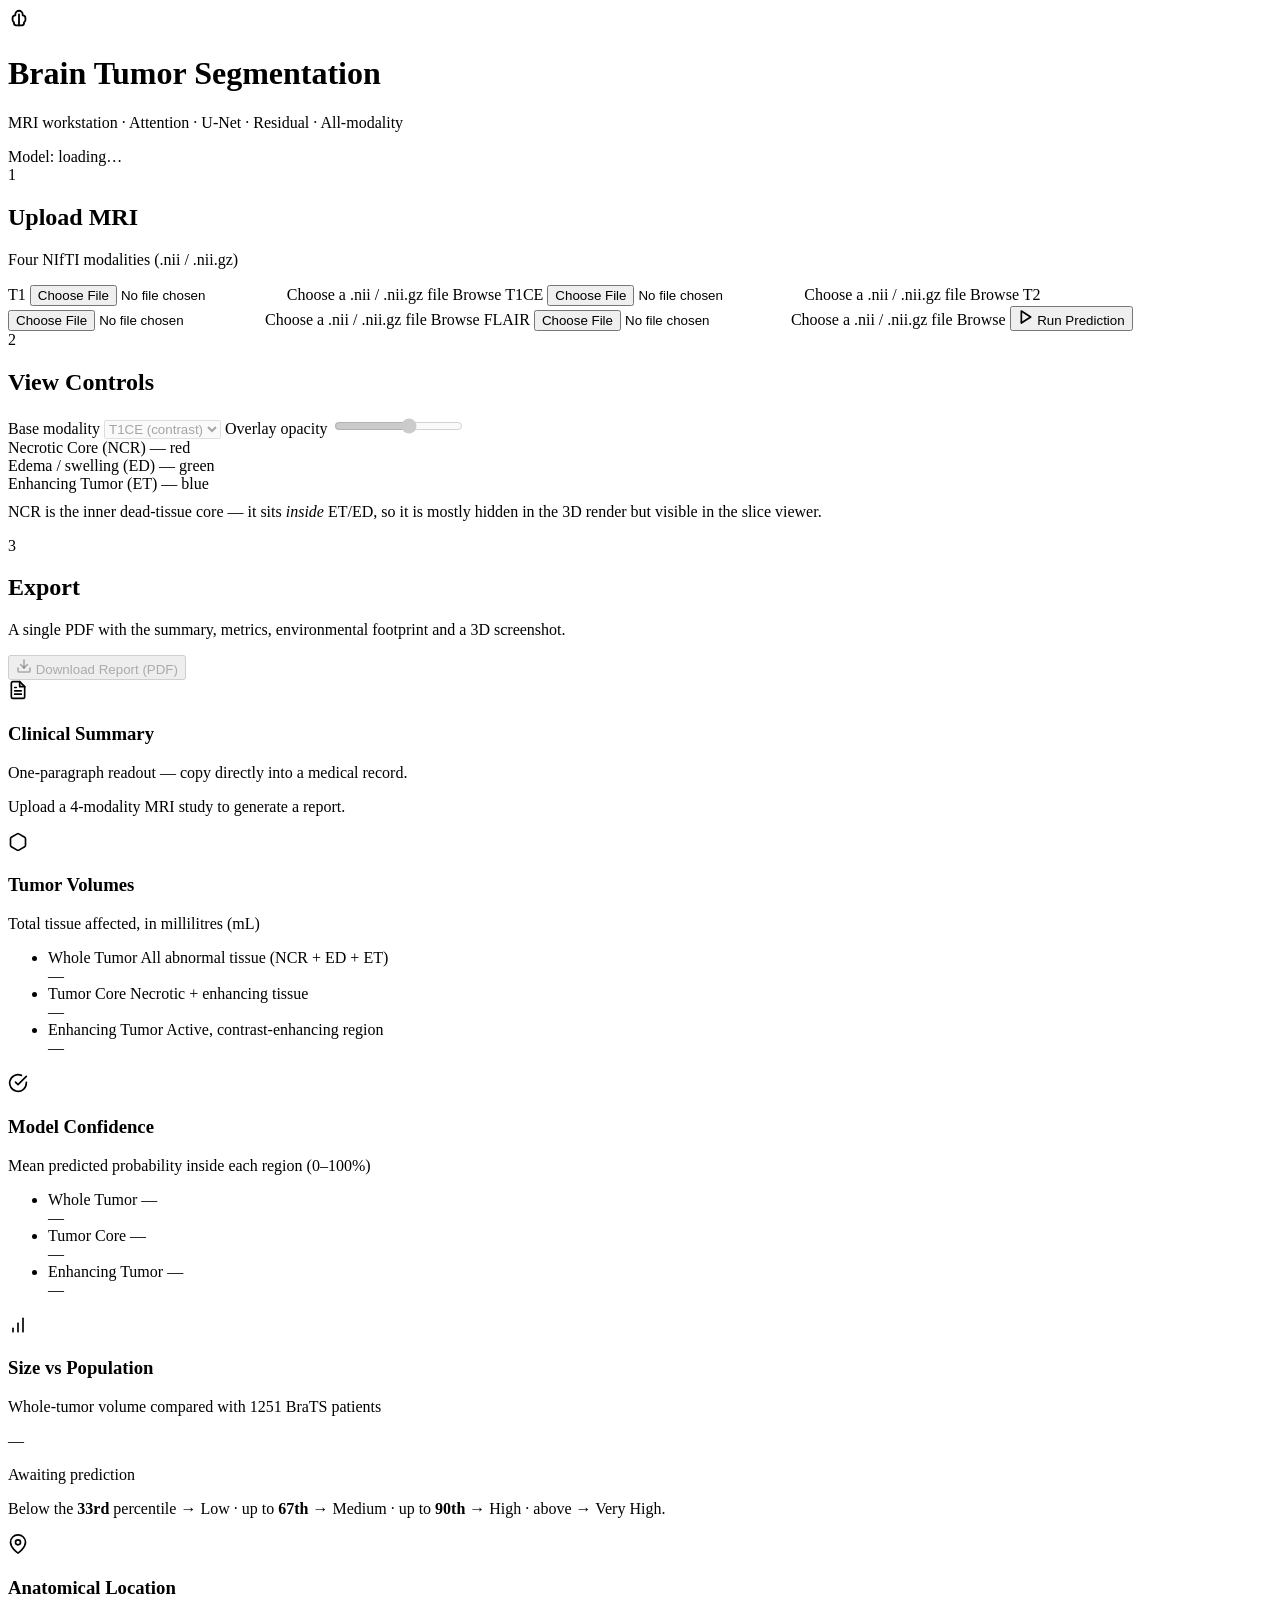
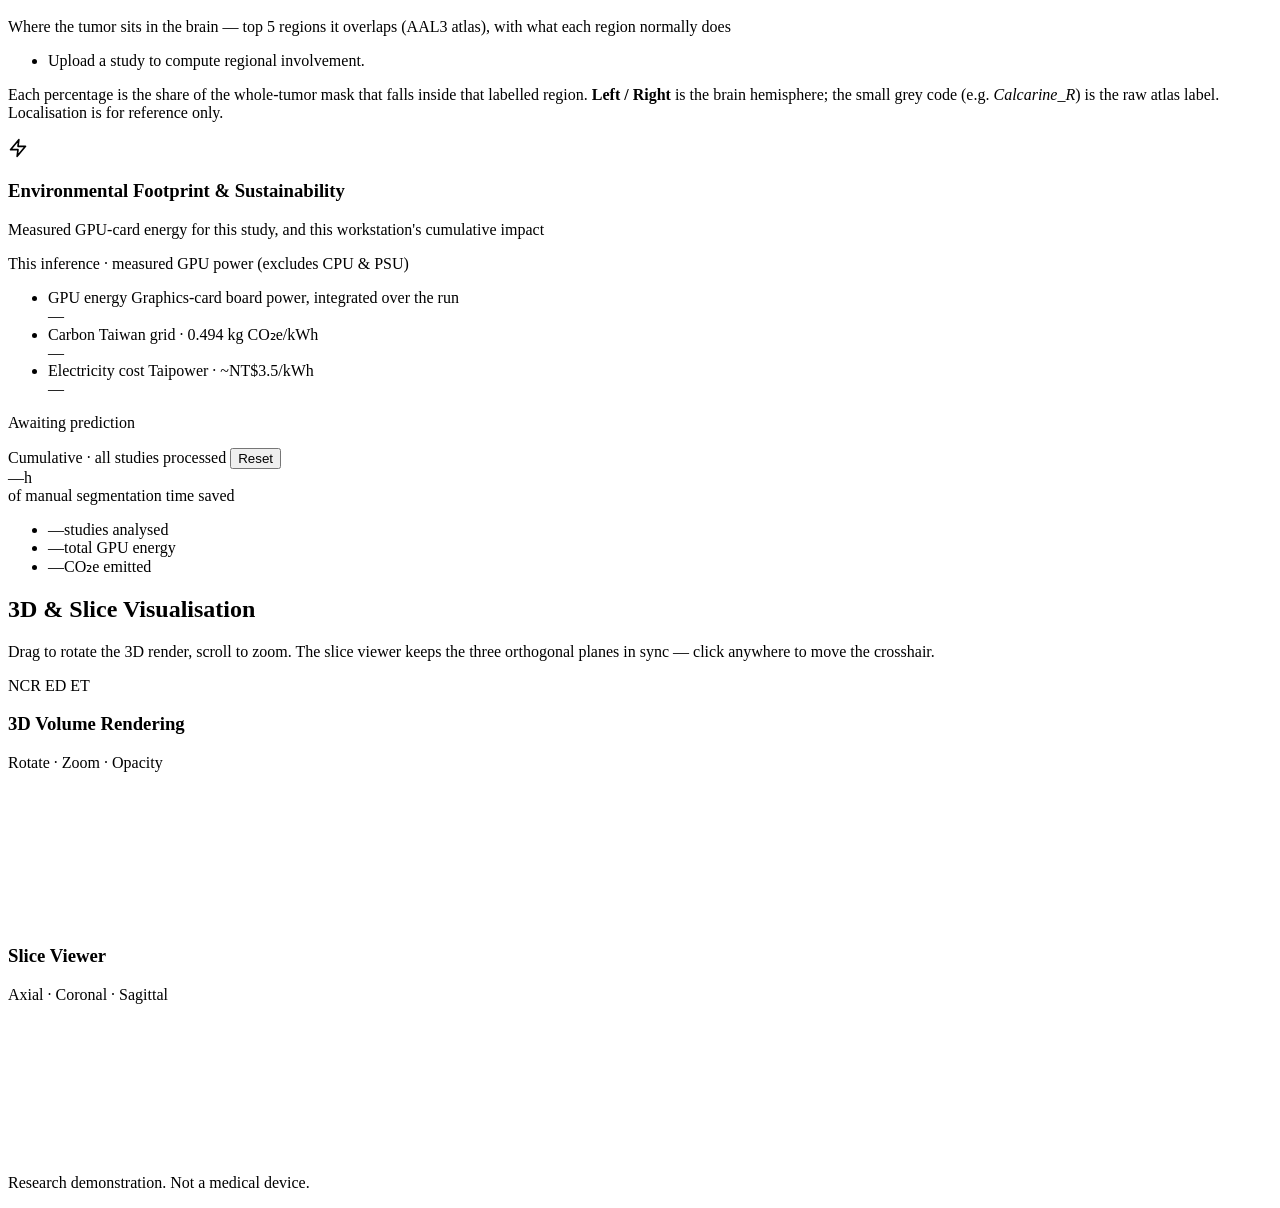
==== commit 9390b7e0: "update" ====
--- a/web/static/index.html
+++ b/web/static/index.html
@@ -99,10 +99,10 @@
         <span class="panel-num">3</span>
         <h2>Export</h2>
       </div>
-      <p class="panel-hint">Bundle the segmentation, metrics, summary and a 3D screenshot.</p>
+      <p class="panel-hint">A single PDF with the summary, metrics, environmental footprint and a 3D screenshot.</p>
       <button id="download-btn" class="btn-secondary" disabled>
         <svg viewBox="0 0 24 24" width="16" height="16" fill="none" stroke="currentColor" stroke-width="2.5" stroke-linecap="round" stroke-linejoin="round"><path d="M21 15v4a2 2 0 0 1-2 2H5a2 2 0 0 1-2-2v-4"/><polyline points="7 10 12 15 17 10"/><line x1="12" y1="15" x2="12" y2="3"/></svg>
-        Download Report (.zip)
+        Download Report (PDF)
       </button>
     </section>
 
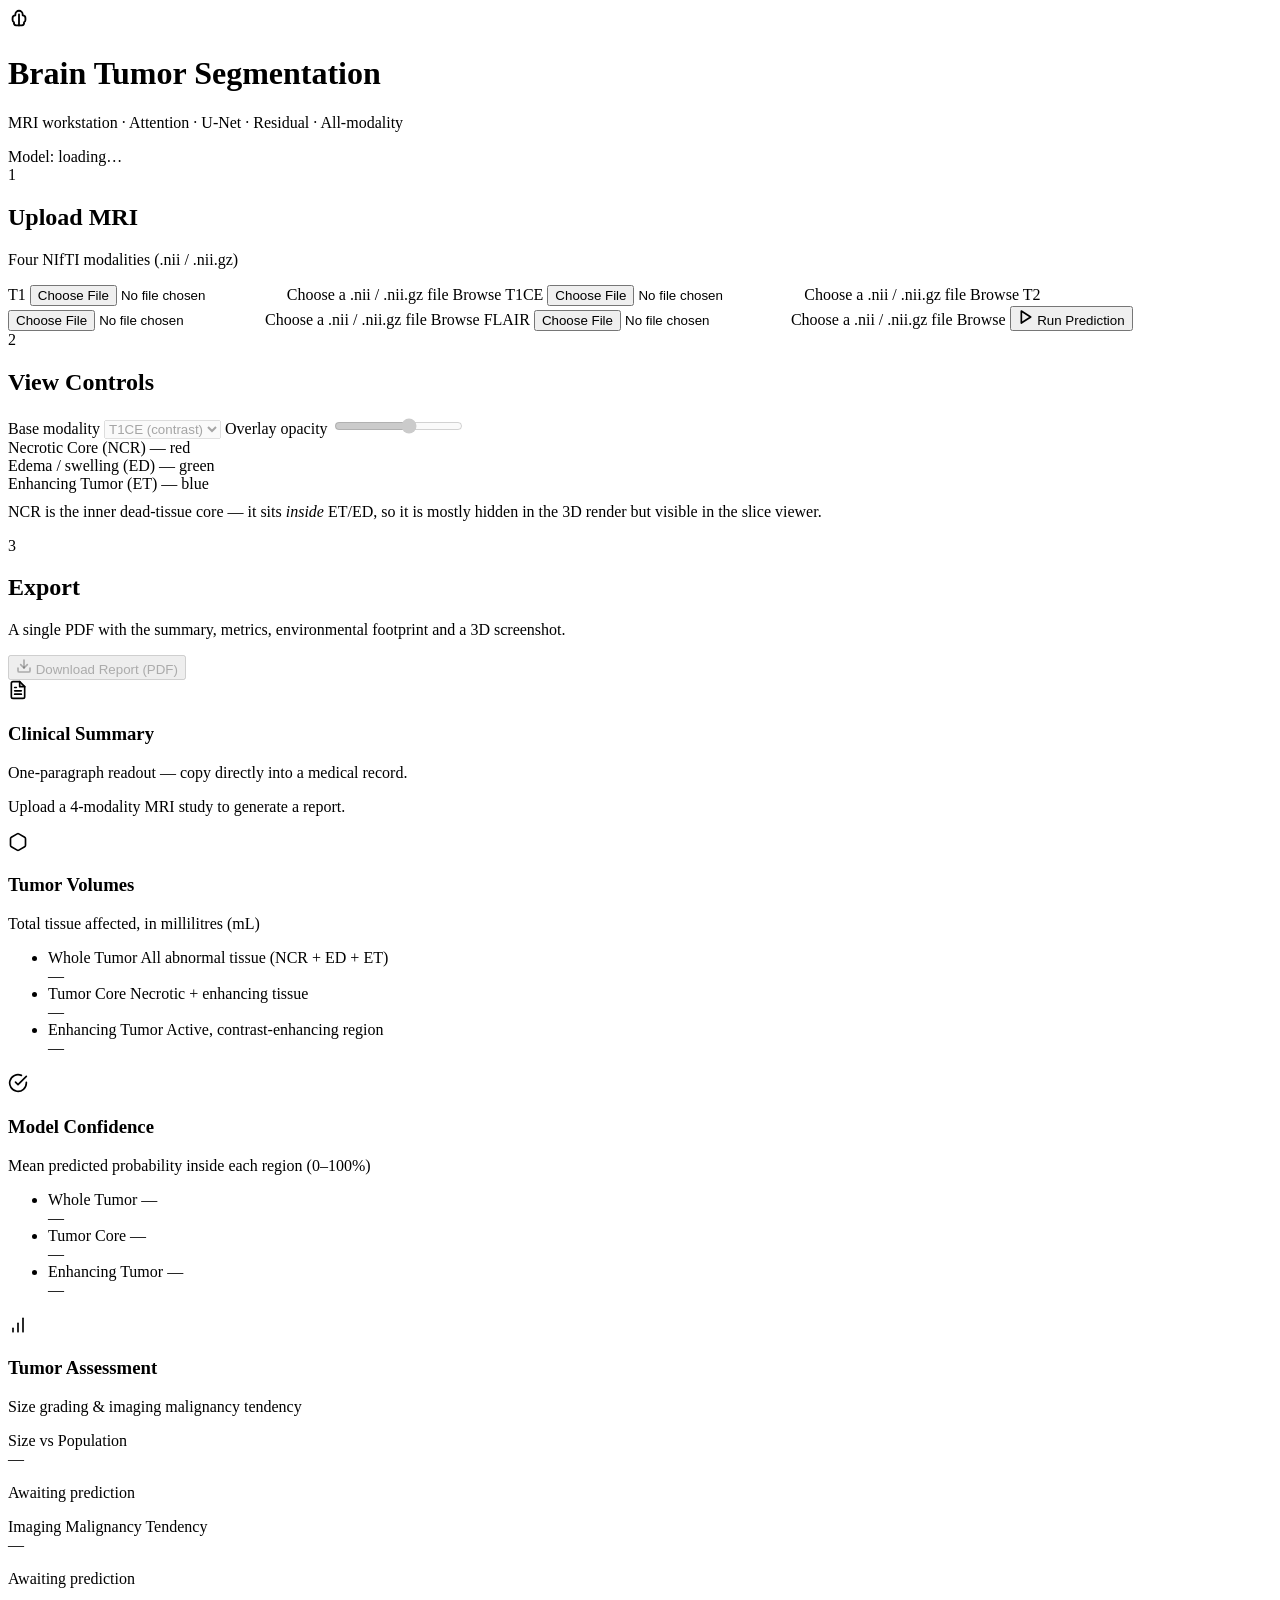
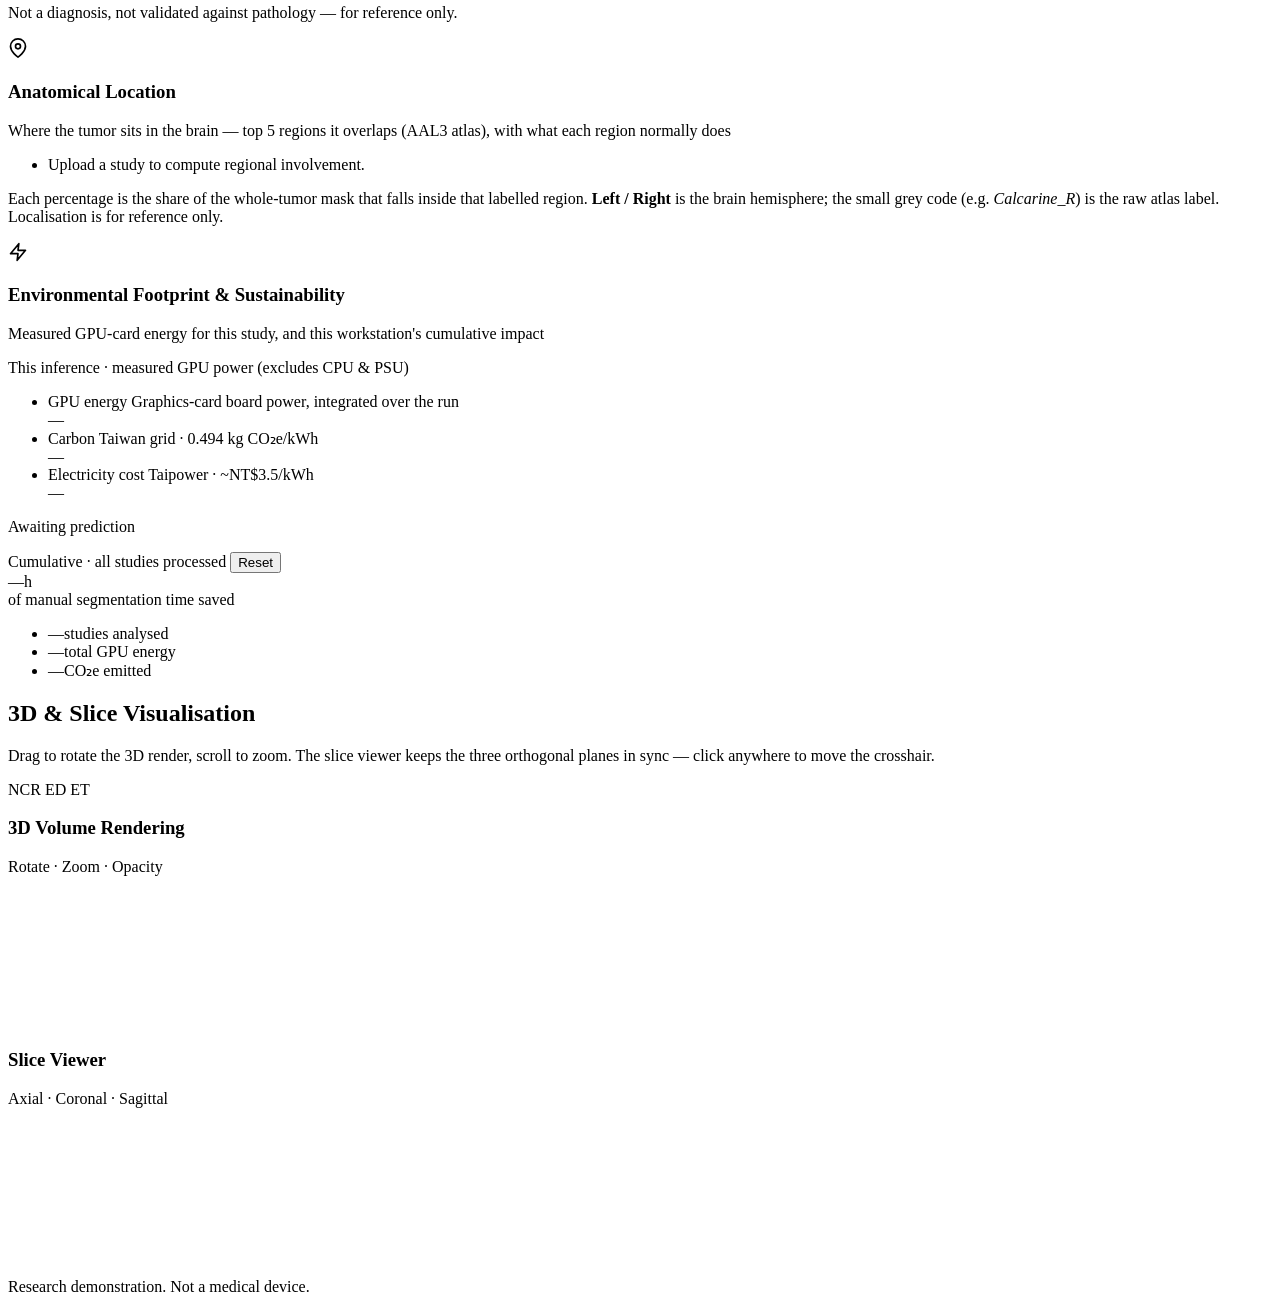
==== commit f1e21039: "update" ====
--- a/web/static/index.html
+++ b/web/static/index.html
@@ -144,21 +144,30 @@
               <span class="metric-name">Whole Tumor</span>
               <span class="metric-desc">All abnormal tissue (NCR + ED + ET)</span>
             </div>
-            <span class="metric-value" id="vol-wt">—</span>
+            <div class="metric-value-col">
+              <span class="metric-value" id="vol-wt">—</span>
+              <span class="metric-pct" id="pct-wt"></span>
+            </div>
           </li>
           <li>
             <div class="metric-text">
               <span class="metric-name">Tumor Core</span>
               <span class="metric-desc">Necrotic + enhancing tissue</span>
             </div>
-            <span class="metric-value" id="vol-tc">—</span>
+            <div class="metric-value-col">
+              <span class="metric-value" id="vol-tc">—</span>
+              <span class="metric-pct" id="pct-tc"></span>
+            </div>
           </li>
           <li>
             <div class="metric-text">
               <span class="metric-name">Enhancing Tumor</span>
               <span class="metric-desc">Active, contrast-enhancing region</span>
             </div>
-            <span class="metric-value" id="vol-et">—</span>
+            <div class="metric-value-col">
+              <span class="metric-value" id="vol-et">—</span>
+              <span class="metric-pct" id="pct-et"></span>
+            </div>
           </li>
         </ul>
       </div>
@@ -200,24 +209,33 @@
         <p id="conf-flag" class="flag"></p>
       </div>
 
-      <!-- Risk vs population -->
+      <!-- Tumor assessment: size-vs-population + imaging malignancy (merged) -->
       <div class="card">
         <div class="card-head-row">
           <div class="card-icon" style="--icon-bg:#fef3ef;--icon-fg:#ea580c">
             <svg viewBox="0 0 24 24" width="20" height="20" fill="none" stroke="currentColor" stroke-width="2" stroke-linecap="round" stroke-linejoin="round"><line x1="12" y1="20" x2="12" y2="10"/><line x1="18" y1="20" x2="18" y2="4"/><line x1="6" y1="20" x2="6" y2="16"/></svg>
           </div>
           <div>
-            <h3>Size vs Population</h3>
-            <p class="card-sub">Whole-tumor volume compared with 1251 BraTS patients</p>
-          </div>
-        </div>
-        <div class="risk-area">
-          <span class="risk-badge" id="risk-badge">—</span>
-          <p class="risk-pct" id="risk-pct">Awaiting prediction</p>
-        </div>
-        <p class="card-explain">
-          Below the <strong>33rd</strong> percentile → Low · up to <strong>67th</strong> → Medium · up to <strong>90th</strong> → High · above → Very High.
-        </p>
+            <h3>Tumor Assessment</h3>
+            <p class="card-sub">Size grading &amp; imaging malignancy tendency</p>
+          </div>
+        </div>
+        <div class="assess-block">
+          <span class="assess-label">Size vs Population</span>
+          <div class="risk-area">
+            <span class="risk-badge" id="risk-badge">—</span>
+            <p class="risk-pct" id="risk-pct">Awaiting prediction</p>
+          </div>
+        </div>
+        <div class="assess-block">
+          <span class="assess-label">Imaging Malignancy Tendency</span>
+          <div class="risk-area">
+            <span class="risk-badge" id="mal-badge">—</span>
+            <p class="risk-pct" id="mal-index">Awaiting prediction</p>
+          </div>
+          <ul id="mal-drivers" class="mal-drivers"></ul>
+          <p class="card-explain" id="mal-disclaimer">Not a diagnosis, not validated against pathology — for reference only.</p>
+        </div>
       </div>
 
     </div>
